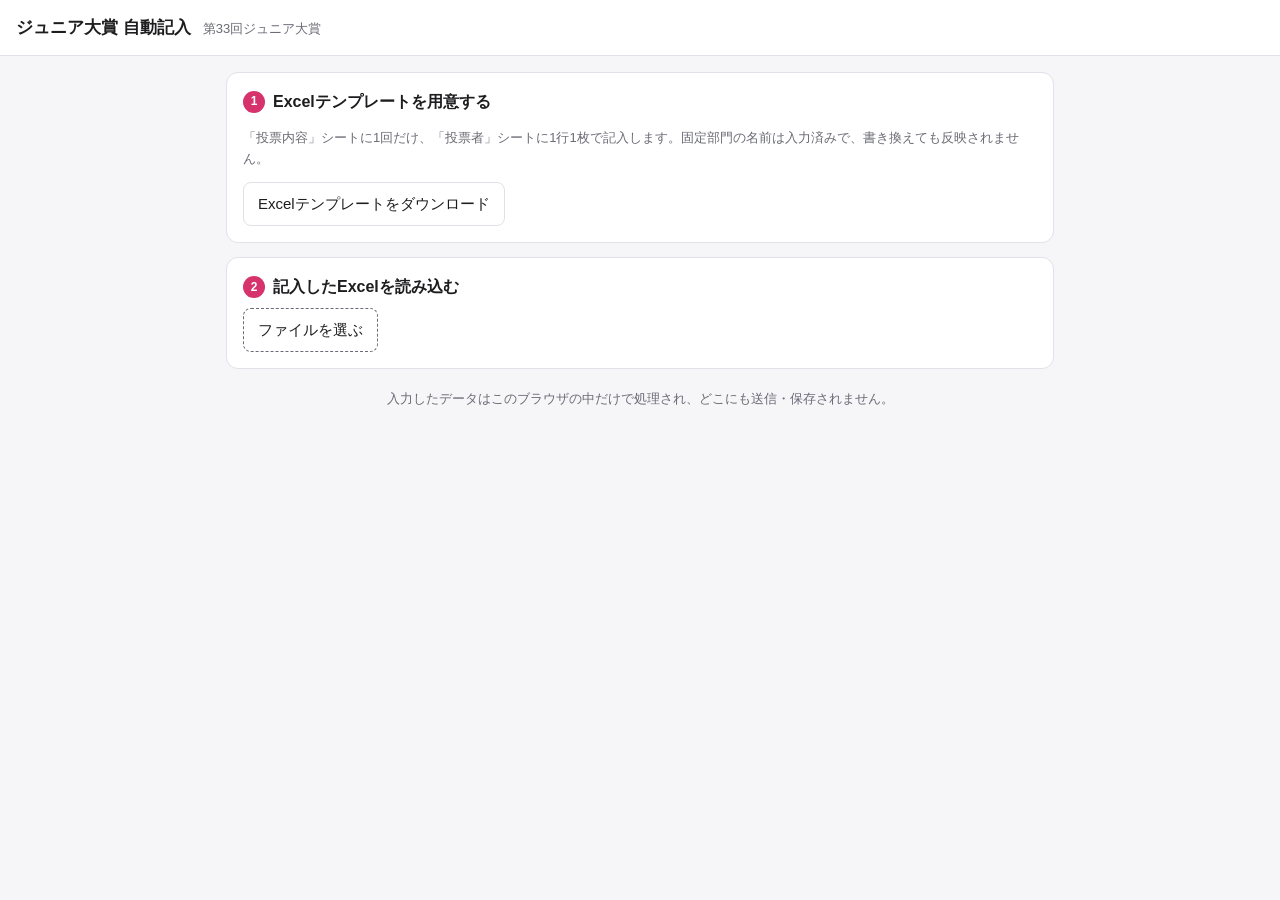
==== index.html @ e372e1d6 "ジュニア大賞 自動記入ツールを追加 Co-Authored-By: Claude Opus 5.5 <noreply@anthropic.com> Claude-Session: https://cl" ====
<!doctype html>
<html lang="ja">
<head>
<meta charset="utf-8">
<meta name="viewport" content="width=device-width, initial-scale=1, viewport-fit=cover">
<title>ジュニア大賞 自動記入</title>
<link rel="stylesheet" href="css/style.css">
</head>
<body>
<header class="bar">
  <h1>ジュニア大賞 自動記入</h1>
  <span id="cfgTitle" class="muted"></span>
</header>

<main class="wrap">
  <section class="card">
    <h2><span class="num">1</span>Excelテンプレートを用意する</h2>
    <p class="muted">「投票内容」シートに1回だけ、「投票者」シートに1行1枚で記入します。固定部門の名前は入力済みで、書き換えても反映されません。</p>
    <button id="dlTemplate" class="btn">Excelテンプレートをダウンロード</button>
  </section>

  <section class="card">
    <h2><span class="num">2</span>記入したExcelを読み込む</h2>
    <label class="file">
      <input type="file" id="xlsxInput" accept=".xlsx">
      <span>ファイルを選ぶ</span>
    </label>
    <span id="xlsxName" class="muted"></span>
    <div id="messages"></div>
  </section>

  <section class="card" id="previewCard" hidden>
    <h2><span class="num">3</span>確認して出力する</h2>
    <div class="row">
      <label>フォント
        <select id="fontSel"></select>
      </label>
      <label>印刷
        <select id="paperSel">
          <option value="color">カラー</option>
          <option value="gray">白黒</option>
          <option value="light">白黒（背景を薄く・インク節約）</option>
        </select>
      </label>
      <label>文字の色
        <select id="colorSel">
          <option value="#1d1d1f">黒</option>
          <option value="#1f3a93">青</option>
        </select>
      </label>
      <label>プレビュー
        <select id="rowSel"></select>
      </label>
    </div>
    <div id="rowWarnings"></div>
    <div class="preview"><canvas id="preview"></canvas></div>
    <div class="row">
      <label class="radio"><input type="radio" name="outMode" value="single" checked> 1つのPDFにまとめる</label>
      <label class="radio"><input type="radio" name="outMode" value="zip"> 1枚ずつのPDF（ZIP）</label>
    </div>
    <button id="exportBtn" class="btn primary">PDFを出力</button>
    <div id="progress" class="muted"></div>
  </section>

  <p class="foot muted">入力したデータはこのブラウザの中だけで処理され、どこにも送信・保存されません。</p>
</main>

<script src="vendor/jszip.min.js"></script>
<script src="vendor/pdf-lib.min.js"></script>
<script src="js/save.js"></script>
<script src="js/fonts.js"></script>
<script src="js/render.js"></script>
<script src="js/xlsx-mini.js"></script>
<script src="js/app.js"></script>
</body>
</html>
---- css/style.css ----
:root {
  --bg: #f6f5f8;
  --card: #ffffff;
  --ink: #1d1d1f;
  --muted: #6b6b76;
  --line: #e2e0e8;
  --accent: #d6336c;
  --accent-ink: #ffffff;
  --warn-bg: #fff6e0;
  --warn-ink: #7a5300;
  --err-bg: #fde8ec;
  --err-ink: #9b1c3a;
  --ok-bg: #e7f6ee;
  --ok-ink: #1d6b45;
  --circle: #1d1d1f;
}
@media (prefers-color-scheme: dark) {
  :root:not([data-theme="light"]) {
    --bg: #17161b; --card: #211f27; --ink: #ecebf1; --muted: #a3a1ad; --line: #36343e;
    --accent: #f06595; --accent-ink: #1a0910;
    --warn-bg: #3a2e12; --warn-ink: #f5d48a; --err-bg: #3d1820; --err-ink: #ffb3c2; --ok-bg: #15301f; --ok-ink: #9be3b9;
    color-scheme: dark;
  }
}
:root[data-theme="dark"] {
  --bg: #17161b; --card: #211f27; --ink: #ecebf1; --muted: #a3a1ad; --line: #36343e;
  --accent: #f06595; --accent-ink: #1a0910;
  --warn-bg: #3a2e12; --warn-ink: #f5d48a; --err-bg: #3d1820; --err-ink: #ffb3c2; --ok-bg: #15301f; --ok-ink: #9be3b9;
  color-scheme: dark;
}
* { box-sizing: border-box; }
body {
  margin: 0;
  background: var(--bg);
  color: var(--ink);
  font-family: "Hiragino Sans", "Noto Sans JP", "Yu Gothic", sans-serif;
  font-size: 15px;
  line-height: 1.6;
}
.bar {
  display: flex; align-items: baseline; gap: 12px; flex-wrap: wrap;
  padding-block: 14px;
  padding-left: max(16px, env(safe-area-inset-left, 0px));
  padding-right: max(16px, env(safe-area-inset-right, 0px)); background: var(--card); border-bottom: 1px solid var(--line);
}
.bar h1 { margin: 0; font-size: 17px; }
.wrap {
  max-width: 860px; margin: 0 auto; padding-block: 16px;
  padding-left: max(16px, env(safe-area-inset-left, 0px));
  padding-right: max(16px, env(safe-area-inset-right, 0px));
}
.foot a { color: var(--accent); }
:focus-visible { outline: 2px solid var(--accent); outline-offset: 2px; }
.card {
  background: var(--card); border: 1px solid var(--line); border-radius: 12px;
  padding: 16px; margin-bottom: 14px;
}
.card h2 { margin: 0 0 8px; font-size: 16px; display: flex; align-items: center; gap: 8px; }
.num {
  display: inline-grid; place-items: center; width: 22px; height: 22px; border-radius: 50%;
  background: var(--accent); color: var(--accent-ink); font-size: 12px;
}
.muted { color: var(--muted); font-size: 13px; }
.btn {
  appearance: none; border: 1px solid var(--line); background: var(--card); color: var(--ink);
  padding: 9px 14px; border-radius: 8px; font: inherit; cursor: pointer;
}
.btn:hover { border-color: var(--muted); }
.btn.primary { background: var(--accent); border-color: var(--accent); color: var(--accent-ink); font-weight: 600; }
.btn:disabled { opacity: .5; cursor: default; }
.file input { display: none; }
.file span {
  display: inline-block; border: 1px dashed var(--muted); padding: 9px 14px; border-radius: 8px; cursor: pointer;
}
.row { display: flex; flex-wrap: wrap; gap: 12px; margin: 10px 0; align-items: center; }
.row label { display: flex; flex-direction: column; font-size: 13px; color: var(--muted); gap: 4px; }
.row label.radio { flex-direction: row; align-items: center; color: var(--ink); font-size: 14px; }
select, input[type=text], input[type=number] {
  font: inherit; padding: 6px 8px; border: 1px solid var(--line); border-radius: 6px; background: var(--card); color: var(--ink);
}
.preview { border: 1px solid var(--line); border-radius: 8px; overflow: hidden; background: var(--line); }
.preview canvas { display: block; width: 100%; height: auto; }
.msg { padding: 8px 10px; border-radius: 8px; margin-top: 8px; font-size: 13px; }
.msg.err { background: var(--err-bg); color: var(--err-ink); }
.msg.warn { background: var(--warn-bg); color: var(--warn-ink); }
.msg.ok { background: var(--ok-bg); color: var(--ok-ink); }
.msg ul { margin: 4px 0 0; padding-left: 18px; }
.foot { text-align: center; margin: 20px 0; }
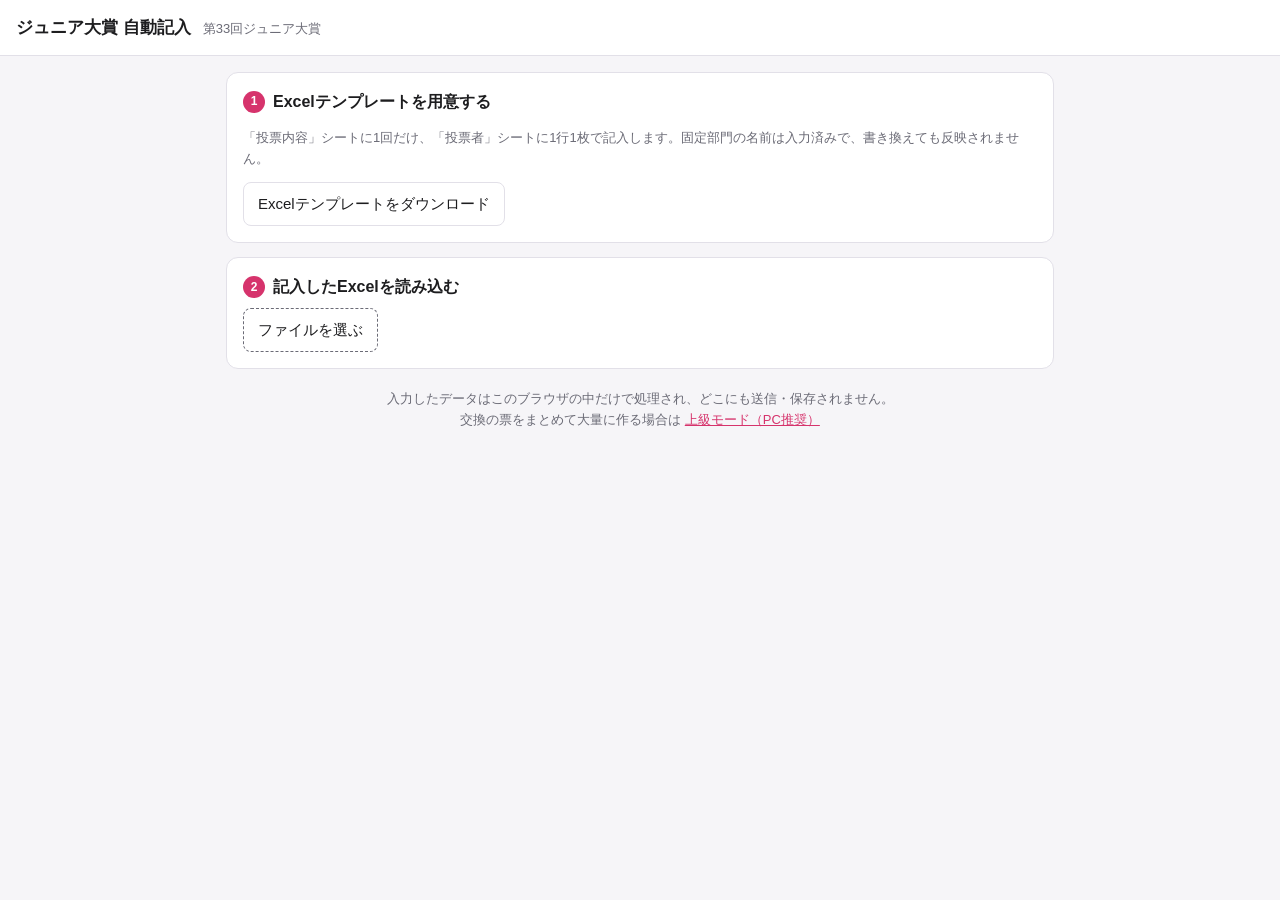
==== commit 3e71a8fd: "上級モード（大賞タスクトラッカーのCSV取り込み）を追加 - 交換ごとに連続したページで割り当て、交換相手ごとの理由をループ - 足りないページは投票内容シートで埋める、固定部門は39のみ - 100" ====
--- a/index.html
+++ b/index.html
@@ -62,7 +62,7 @@
     <div id="progress" class="muted"></div>
   </section>
 
-  <p class="foot muted">入力したデータはこのブラウザの中だけで処理され、どこにも送信・保存されません。</p>
+  <p class="foot muted">入力したデータはこのブラウザの中だけで処理され、どこにも送信・保存されません。<br>交換の票をまとめて大量に作る場合は <a href="advanced.html">上級モード（PC推奨）</a></p>
 </main>
 
 <script src="vendor/jszip.min.js"></script>
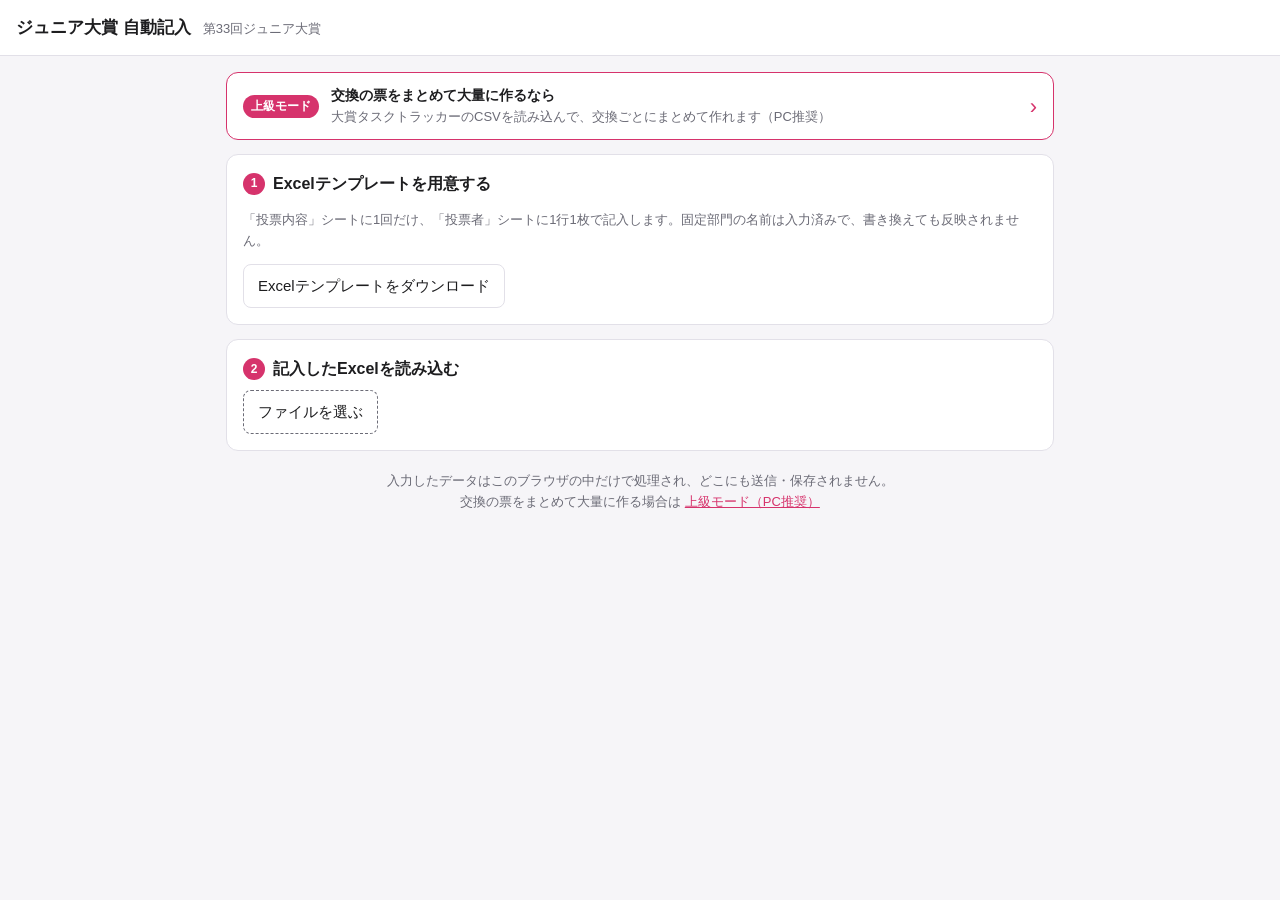
==== commit 690a181d: "通常版に上級モードへの案内を追加し、上級モードに大賞タスクトラッカーのリンクを追加 Co-Authored-By: Claude Opus 5.5 <noreply@anthropic.com> Cl" ====
--- a/index.html
+++ b/index.html
@@ -13,6 +13,11 @@
 </header>
 
 <main class="wrap">
+  <a class="advlink" href="advanced.html">
+    <span class="advlink-tag">上級モード</span>
+    <span class="advlink-text"><strong>交換の票をまとめて大量に作るなら</strong><br><span class="muted">大賞タスクトラッカーのCSVを読み込んで、交換ごとにまとめて作れます（PC推奨）</span></span>
+    <span class="advlink-arrow" aria-hidden="true">›</span>
+  </a>
   <section class="card">
     <h2><span class="num">1</span>Excelテンプレートを用意する</h2>
     <p class="muted">「投票内容」シートに1回だけ、「投票者」シートに1行1枚で記入します。固定部門の名前は入力済みで、書き換えても反映されません。</p>
--- a/css/style.css
+++ b/css/style.css
@@ -86,3 +86,11 @@
 .msg.ok { background: var(--ok-bg); color: var(--ok-ink); }
 .msg ul { margin: 4px 0 0; padding-left: 18px; }
 .foot { text-align: center; margin: 20px 0; }
+.advlink {
+  display: flex; align-items: center; gap: 12px; text-decoration: none; color: var(--ink);
+  background: var(--card); border: 1px solid var(--accent); border-radius: 12px; padding: 12px 16px; margin-bottom: 14px;
+}
+.advlink:hover { background: color-mix(in srgb, var(--accent) 8%, var(--card)); }
+.advlink-tag { flex: none; font-size: 12px; font-weight: 600; padding: 2px 8px; border-radius: 999px; background: var(--accent); color: var(--accent-ink); }
+.advlink-text { flex: 1; min-width: 0; font-size: 14px; line-height: 1.5; }
+.advlink-arrow { flex: none; font-size: 22px; color: var(--accent); }
